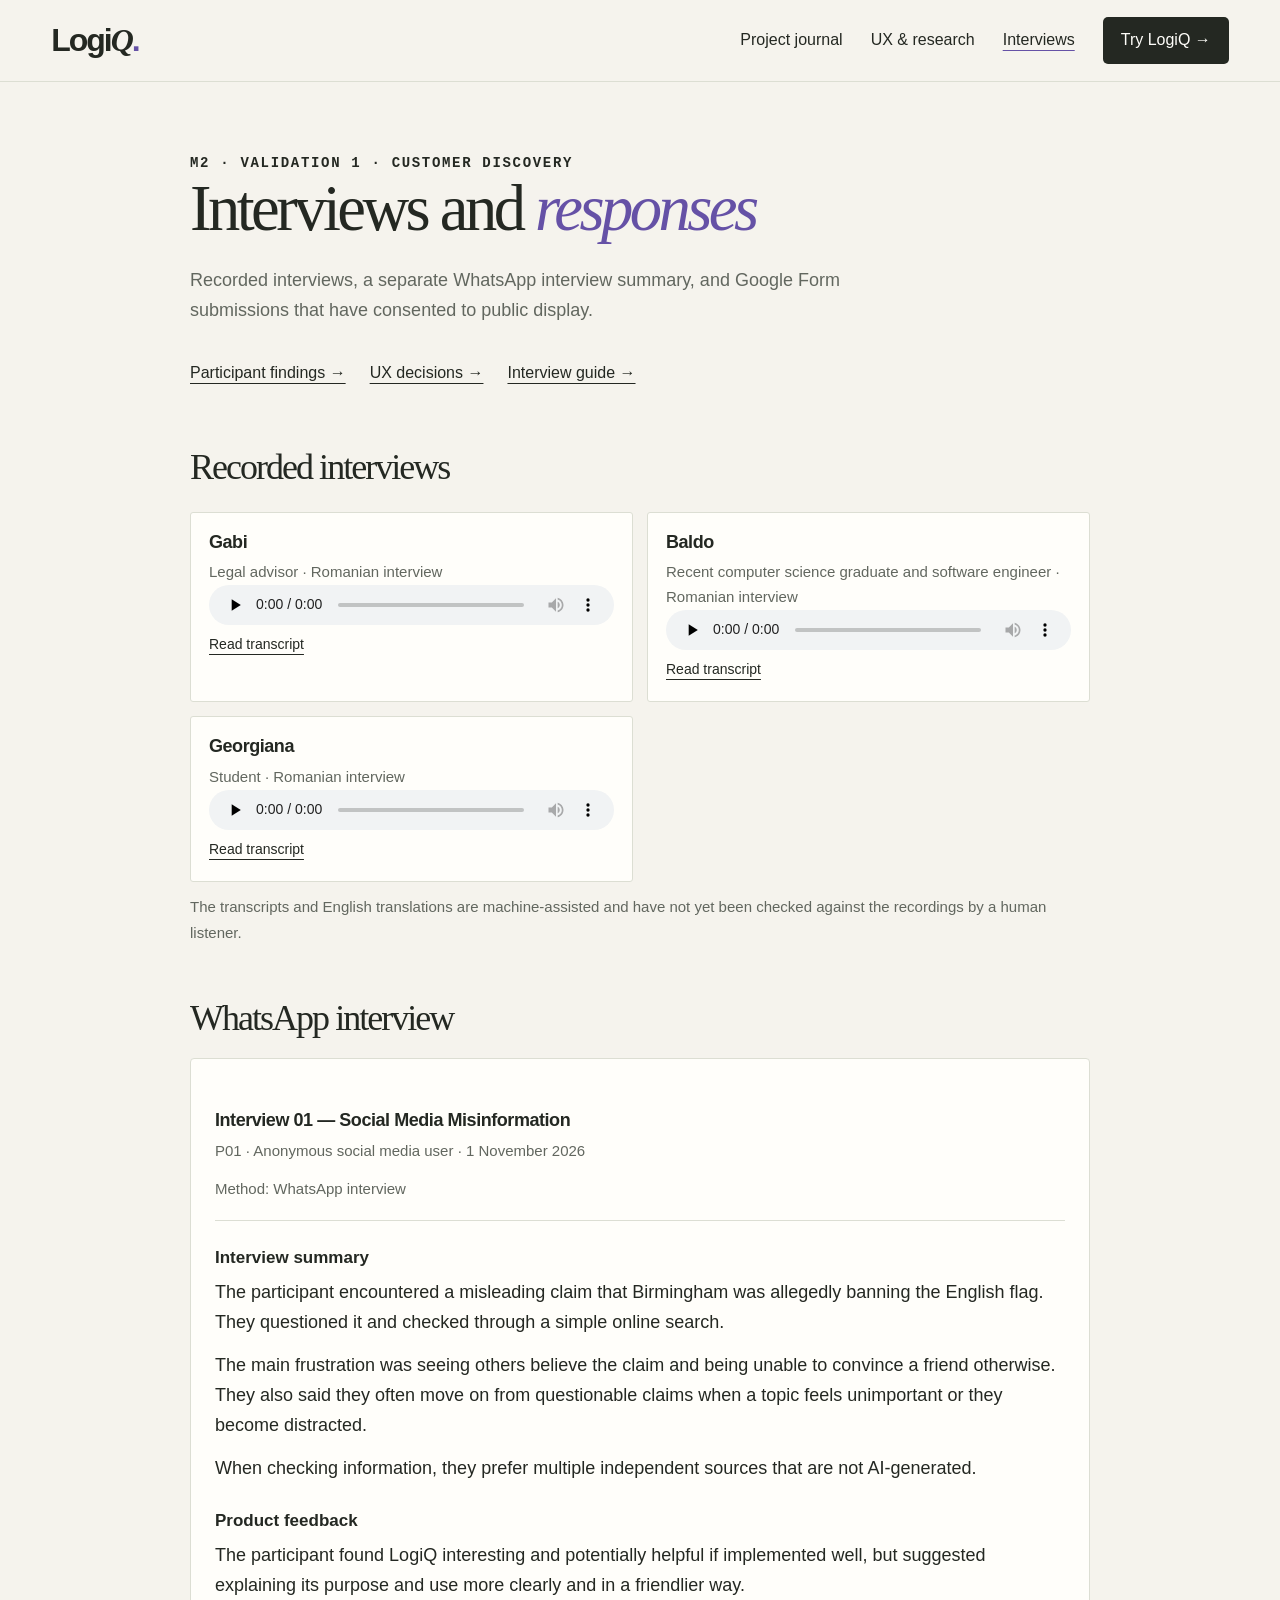
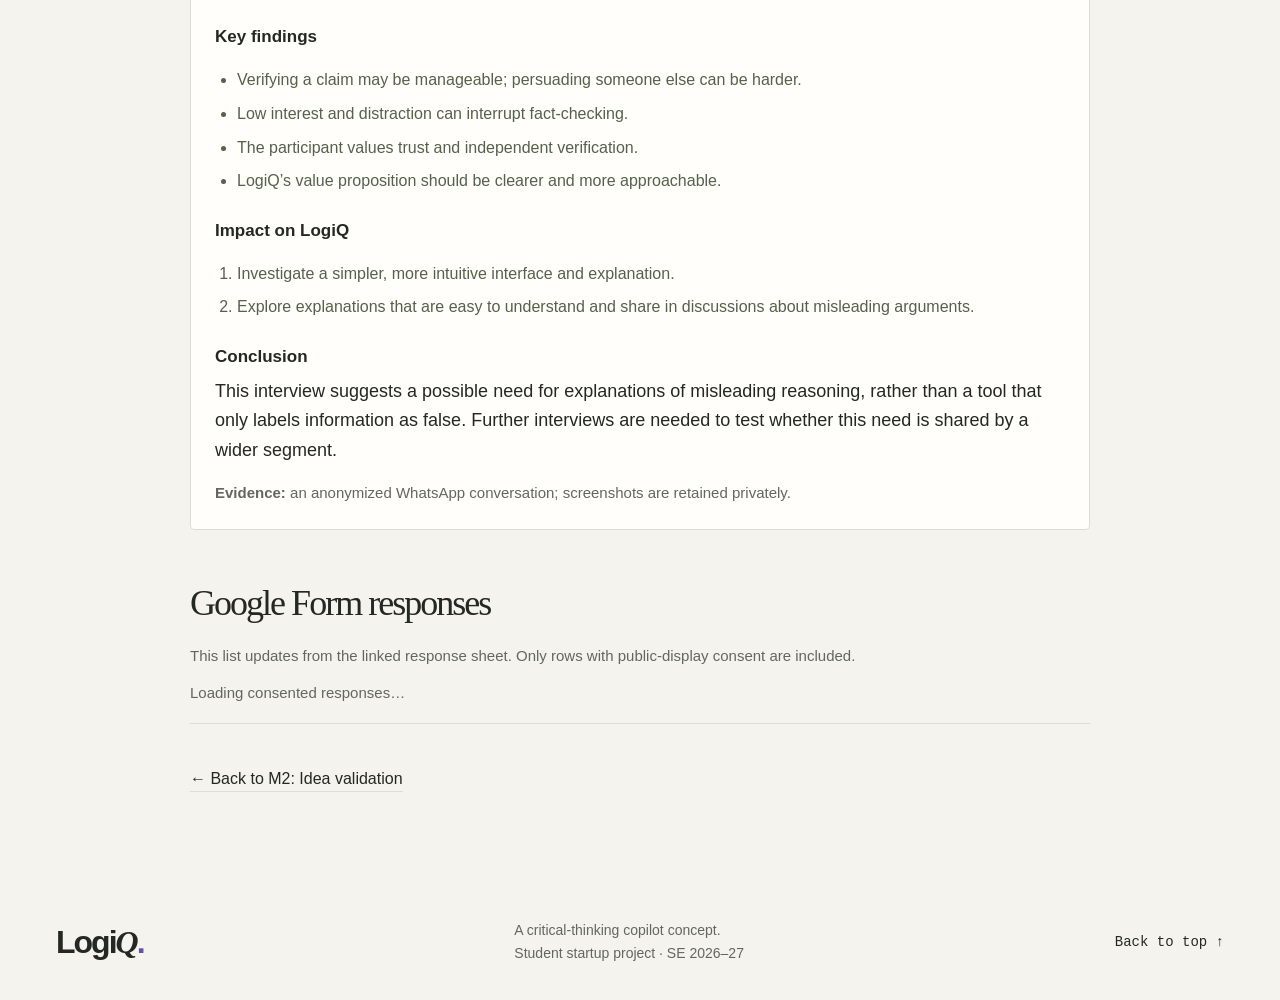
==== interviews.html @ a6f497f6 "Simplify the project journal and improve desktop and mobile UX" ====
<!doctype html>
<html lang="en">
<head>
  <meta charset="utf-8">
  <meta name="viewport" content="width=device-width, initial-scale=1">
  <meta name="theme-color" content="#f5f3ed">
  <meta name="description" content="LogiQ customer-discovery interviews and consented survey responses.">
  <title>Interviews — LogiQ</title>
  <link rel="icon" href="./assets/favicon.svg" type="image/svg+xml">
  <link rel="stylesheet" href="./styles.css">
  <script src="./interviews.js" defer></script>
<link rel="stylesheet" href="./site-ui.css?v=responsive-1"><script src="./site.js?v=responsive-1" defer></script></head>
<body>
  <a class="skip-link" href="#main">Skip to content</a>
  <header class="site-header global-header"><a class="wordmark" href="./index.html" aria-label="LogiQ project home">Logi<span>Q</span><span class="brand-dot">.</span></a><button type="button" class="menu-toggle" aria-expanded="false" aria-controls="global-nav" hidden>Menu <span aria-hidden="true">+</span></button><nav id="global-nav" aria-label="Main navigation"><a href="./index.html#journey">Project journal</a><a href="./ux.html">UX & research</a><a href="./interviews.html">Interviews</a><a class="nav-cta" href="./news.html">Try LogiQ →</a></nav></header>
  <main id="main" class="container transcript-page interviews-page">
    <p class="eyebrow">M2 · VALIDATION 1 · CUSTOMER DISCOVERY</p>
    <h1>Interviews and <em>responses</em></h1>
    <p class="transcript-lede">Recorded interviews, a separate WhatsApp interview summary, and Google Form submissions that have consented to public display.</p>

    <nav class="research-links" aria-label="Research pages"><a href="./findings.html">Participant findings →</a><a href="./ux.html#research">UX decisions →</a><a href="./ux.html#test">Interview guide →</a></nav>

    <section aria-labelledby="recorded-title">
      <h2 id="recorded-title">Recorded interviews</h2>
      <div class="interview-recordings">
        <article>
          <h3>Gabi</h3>
          <p class="interview-role">Legal advisor · Romanian interview</p>
          <audio controls preload="none"><source src="./assets/interviews/gabi-interview.m4a" type="audio/mp4">Your browser does not support embedded audio. <a href="./assets/interviews/gabi-interview.m4a">Open the recording</a>.</audio>
          <a class="recording-link" href="./transcripts/gabi.html">Read transcript</a>
        </article>
        <article>
          <h3>Baldo</h3>
          <p class="interview-role">Recent computer science graduate and software engineer · Romanian interview</p>
          <audio controls preload="none"><source src="./assets/interviews/baldo-interview.m4a" type="audio/mp4">Your browser does not support embedded audio. <a href="./assets/interviews/baldo-interview.m4a">Open the recording</a>.</audio>
          <a class="recording-link" href="./transcripts/baldo.html">Read transcript</a>
        </article>
        <article>
          <h3>Georgiana</h3>
          <p class="interview-role">Student · Romanian interview</p>
          <audio controls preload="none"><source src="./assets/interviews/georgiana-interview.m4a" type="audio/mp4">Your browser does not support embedded audio. <a href="./assets/interviews/georgiana-interview.m4a">Open the recording</a>.</audio>
          <a class="recording-link" href="./transcripts/georgiana.html">Read transcript</a>
        </article>
      </div>
      <p class="small-note transcript-caveat">The transcripts and English translations are machine-assisted and have not yet been checked against the recordings by a human listener.</p>
    </section>

    <section aria-labelledby="whatsapp-title">
      <h2 id="whatsapp-title">WhatsApp interview</h2>
      <article class="interview-summary">
        <div class="interview-summary-heading">
          <h3>Interview 01 — Social Media Misinformation</h3>
          <p class="interview-meta">P01 · Anonymous social media user · 1 November 2026</p>
          <p class="interview-meta">Method: WhatsApp interview</p>
        </div>
        <h4>Interview summary</h4>
        <p>The participant encountered a misleading claim that Birmingham was allegedly banning the English flag. They questioned it and checked through a simple online search.</p>
        <p>The main frustration was seeing others believe the claim and being unable to convince a friend otherwise. They also said they often move on from questionable claims when a topic feels unimportant or they become distracted.</p>
        <p>When checking information, they prefer multiple independent sources that are not AI-generated.</p>
        <h4>Product feedback</h4>
        <p>The participant found LogiQ interesting and potentially helpful if implemented well, but suggested explaining its purpose and use more clearly and in a friendlier way.</p>
        <h4>Key findings</h4>
        <ul class="evidence-list">
          <li>Verifying a claim may be manageable; persuading someone else can be harder.</li>
          <li>Low interest and distraction can interrupt fact-checking.</li>
          <li>The participant values trust and independent verification.</li>
          <li>LogiQ’s value proposition should be clearer and more approachable.</li>
        </ul>
        <h4>Impact on LogiQ</h4>
        <ol class="evidence-list">
          <li>Investigate a simpler, more intuitive interface and explanation.</li>
          <li>Explore explanations that are easy to understand and share in discussions about misleading arguments.</li>
        </ol>
        <h4>Conclusion</h4>
        <p>This interview suggests a possible need for explanations of misleading reasoning, rather than a tool that only labels information as false. Further interviews are needed to test whether this need is shared by a wider segment.</p>
        <p class="small-note evidence-note"><strong>Evidence:</strong> an anonymized WhatsApp conversation; screenshots are retained privately.</p>
      </article>
    </section>

    <section id="form-responses" aria-labelledby="responses-title">
      <h2 id="responses-title">Google Form responses</h2>
      <p class="small-note">This list updates from the linked response sheet. Only rows with public-display consent are included.</p>
      <p id="response-status" class="response-status" role="status" aria-live="polite">Loading consented responses…</p>
      <noscript><p class="small-note">Enable JavaScript to load the form responses.</p></noscript>
      <div id="response-list" class="response-list" data-heading-level="3"></div>
    </section>

    <p class="transcript-back"><a class="text-link" href="./index.html#m2">← Back to M2: Idea validation</a></p>
  </main>
  <footer class="container site-footer"><a class="wordmark" href="./index.html">Logi<span>Q</span><span class="brand-dot">.</span></a><p>A critical-thinking copilot concept.<br>Student startup project · SE 2026–27</p><a href="#main">Back to top ↑</a></footer>
</body>
</html>
---- styles.css ----
@charset "UTF-8";
:root{--paper:#f5f3ed;--white:#fffefa;--ink:#242822;--muted:#62675f;--line:#dcded3;--green:#e4e9d6;--violet:#6551a6;--violet-light:#eee9f8;--serif:Georgia,'Times New Roman',serif;--sans:Arial,Helvetica,sans-serif;--mono:'Courier New',monospace}
*{box-sizing:border-box}html{scroll-behavior:smooth;scroll-padding-top:100px}body{margin:0;background:var(--paper);color:var(--ink);font:18px/1.65 var(--sans);-webkit-font-smoothing:antialiased}a{color:inherit;text-underline-offset:5px}button{font:inherit}a,button,summary{-webkit-tap-highlight-color:transparent}button,summary{cursor:pointer}button:focus-visible,a:focus-visible,summary:focus-visible,[tabindex]:focus-visible{outline:3px solid var(--violet);outline-offset:5px}::selection{background:#ded6ed}h1,h2,h3,p{margin:0}h1,h2{font-family:var(--serif);font-weight:400;letter-spacing:-.055em;line-height:1.08}h1{font-size:clamp(44px,5.05vw,76px)}h2{font-size:clamp(36px,4vw,53px)}h3{font-size:21px;line-height:1.3;letter-spacing:-.025em}em{color:var(--violet);font-weight:400}p+p{margin-top:18px}.container{max-width:1240px;width:calc(100% - 112px);margin-inline:auto}.section{padding-block:100px}.eyebrow{font:14px/1.6 var(--mono);letter-spacing:.12em;font-weight:700}.section-heading .eyebrow{margin-bottom:25px}.section-heading>p:not(.eyebrow){color:var(--muted);max-width:460px;margin-top:24px}.small-note{font-size:15px;line-height:1.7;color:var(--muted)}.live-dot{display:inline-block;width:7px;height:7px;border-radius:50%;background:var(--violet);margin-right:8px}.skip-link{position:fixed;top:8px;left:8px;padding:12px;background:var(--ink);color:white;z-index:100;transform:translateY(-150%)}.skip-link:focus{transform:translateY(0)}
.site-header{height:94px;max-width:1440px;margin:auto;padding-inline:56px;display:flex;align-items:center;justify-content:space-between;gap:26px;border-bottom:1px solid var(--line)}.wordmark{font-size:32px;font-weight:700;letter-spacing:-2px;text-decoration:none;white-space:nowrap;line-height:1.2}.wordmark>span:first-child{font-family:var(--serif);font-style:italic}.brand-dot{color:var(--violet)}.site-header nav{display:flex;gap:24px;font-size:16px}.site-header nav a,.header-link{text-decoration:none}.site-header a:hover,.text-link:hover,.site-footer a:hover{color:var(--violet)}.header-link{font:14px var(--mono);letter-spacing:.03em}.header-link span{margin-left:10px}.hero{min-height:650px;display:grid;grid-template-columns:1.35fr 1fr;align-items:center;gap:40px;padding-block:80px}.hero-copy{position:relative;z-index:1}.hero-copy>.eyebrow{margin-bottom:30px}.hero-description{max-width:455px;font-size:19px;color:var(--muted);margin-top:28px;line-height:1.8}.hero-actions{display:flex;align-items:center;gap:27px;margin-top:36px;flex-wrap:wrap}.button{display:inline-flex;align-items:center;justify-content:space-between;gap:26px;padding:15px 22px;font-size:16px;text-decoration:none;border:1px solid var(--ink);border-radius:4px;transition:background .2s,color .2s}.button-dark{background:var(--ink);color:var(--white)}.button-dark:hover{background:var(--violet);border-color:var(--violet)}.text-link{font-size:16px;text-decoration:none;border-bottom:1px solid var(--line);padding-bottom:4px}.hero-footnote{font:15px/1.8 var(--mono);color:var(--muted);margin-top:23px}.hero-art{height:410px;position:relative;display:flex;align-items:center;justify-content:center}.orbit{position:absolute;width:370px;height:370px;border:1px solid #d4d8c5;border-radius:50%;transform:rotate(-25deg) scaleX(.9)}.orbit-two{transform:rotate(35deg) scaleX(.7);width:450px;height:360px}.art-label{position:absolute;top:5px;right:10px;font:14px var(--mono);letter-spacing:.12em;color:var(--muted)}.thought-card{width:340px;padding:30px 28px;background:var(--white);border:1px solid #e2e3d8;box-shadow:0 18px 45px #3034240d;transform:rotate(-6deg);position:relative}.thought-kicker{font:14px var(--mono);letter-spacing:.12em;color:var(--muted)}.thought-card>p{font:30px/1.4 var(--serif);letter-spacing:-.02em;margin-top:20px}.thought-card>p span{text-decoration:underline;text-decoration-color:#9f8ac6;text-decoration-thickness:4px;text-underline-offset:4px}.thought-line{height:1px;background:var(--line);margin-top:28px;margin-bottom:12px}.thought-meta{font:14px var(--mono);color:var(--muted)}.insight-card{position:absolute;bottom:40px;right:-4px;background:var(--green);padding:19px 23px;display:flex;gap:15px;align-items:center;transform:rotate(3deg);box-shadow:0 7px 20px #3034240d;border:1px solid #d4dcc2}.insight-icon{font:30px var(--serif);color:#5d6c42}.insight-card strong{font-size:17px}.insight-card p{font-size:14px;color:var(--muted);margin-top:2px}.art-footnote{position:absolute;bottom:0;left:24px;font:14px var(--mono);letter-spacing:.1em;color:var(--muted)}.project-strip{border-block:1px solid var(--line);background:#eaece2}.strip-inner{display:flex;flex-wrap:wrap;padding-block:16px;justify-content:space-between;align-items:center;gap:20px;min-height:65px;font-size:15px}.strip-inner strong{font:14px var(--mono);margin-right:12px;color:var(--muted)}.strip-inner a{font-size:14px;text-decoration:none}
.idea-section,.demo-section,.audience-section,.metrics-section,.team-section{display:grid;grid-template-columns:1fr 1.12fr;gap:90px}.idea-body{padding-top:7px;color:var(--muted);font-size:18px}.idea-body .lead{font:25px/1.5 var(--serif);letter-spacing:-.02em;color:var(--ink);margin-bottom:24px}.margin-note{border-left:2px solid var(--violet);padding:5px 0 5px 20px;margin-top:30px;display:flex;gap:15px;font-size:16px}.margin-note>span{color:var(--violet);font-size:25px}.margin-note strong{color:var(--ink);font-size:15px}.solution-section{background:var(--green)}.inline-heading{display:flex;justify-content:space-between;align-items:flex-end;gap:65px}.inline-heading>p,.inline-heading>div+div{max-width:380px}.inline-heading>p{font-size:18px}.steps-grid{display:grid;grid-template-columns:repeat(3,1fr);gap:50px;margin-top:60px}.steps-grid article{border-top:1px solid #c6ceb8;padding-top:22px}.step-number{font:14px var(--mono);letter-spacing:.1em;color:#59664c}.steps-grid h3{margin-top:22px;margin-bottom:13px}.steps-grid p{font-size:17px;color:#525c49}.scope-note{border-top:1px solid #c6ceb8;padding-top:22px;margin-top:40px;font-size:15px;color:#525c49}.demo-section{align-items:center;gap:70px}.demo-choices{display:flex;gap:8px;flex-wrap:wrap;margin-top:28px}.example-button{padding:9px 13px;border:1px solid #c8ccbe;border-radius:30px;background:transparent;color:var(--muted);font-size:15px;transition:background .2s}.example-button:hover{border-color:var(--ink);color:var(--ink)}.example-button.active{color:var(--white);background:var(--ink);border-color:var(--ink)}.section-heading>.small-note{font-size:16px!important;margin-top:15px!important}.demo-window{background:var(--white);border:1px solid #d6d9cd;border-radius:9px;overflow:hidden;box-shadow:0 18px 40px #30342408}.window-toolbar{height:45px;background:#eeefe7;border-bottom:1px solid var(--line);padding-inline:18px;display:flex;align-items:center;justify-content:space-between;gap:10px;font:14px var(--mono);letter-spacing:.08em;color:var(--muted)}.window-dots{color:#b4bba8;font-size:14px}.demo-badge{font:14px var(--mono);padding:3px 8px;border:1px solid #cbd0be;border-radius:3px}.demo-content{padding:30px}.demo-content>.eyebrow{color:var(--muted);font-size:14px}blockquote{font:26px/1.5 var(--serif);letter-spacing:-.025em;margin:16px 0 26px}mark{background:#e7def2;color:var(--ink);box-decoration-break:clone;-webkit-box-decoration-break:clone}.analysis-panel{background:#f4f0f9;border:1px solid #e6def0;border-radius:5px;padding:20px}.analysis-title{display:flex;align-items:center;gap:10px;font-size:15px;font-weight:700;color:#59438f}.mini-mark{font:italic bold 18px var(--serif);border-radius:50%;width:26px;height:26px;display:grid;place-items:center;background:#e4daf2}.analysis-panel>p{font-size:16px;color:#60576f;margin-top:15px;line-height:1.8}.question-box{border-left:2px solid #b29acb;padding-left:13px;margin-top:20px}.question-box>span{font:14px var(--mono);letter-spacing:.08em;color:#756483}.question-box p{font-size:16px;margin-top:5px}.analysis-panel details{border-top:1px solid #dfd7e9;margin-top:20px;padding-top:12px}.analysis-panel summary{font-size:14px;display:flex;justify-content:space-between;color:#59438f;list-style:none}.analysis-panel details>p{font-size:15px;line-height:1.8;color:#60576f;margin-top:12px}.analysis-panel details[open] summary span{transform:rotate(45deg)}.principles{padding-bottom:90px;border-bottom:1px solid var(--line)}.principles-grid{display:grid;grid-template-columns:repeat(3,1fr);gap:50px;margin-top:25px}.principles-grid>div{position:relative;padding-left:35px}.principles-grid>div>span{position:absolute;left:0;top:-5px;font-size:27px;color:var(--violet)}.principles h3{font-size:18px}.principles p{font-size:16px;color:var(--muted);margin-top:10px}.audience-list article{display:flex;gap:22px;padding-block:25px;border-bottom:1px solid var(--line)}.audience-list article:first-child{padding-top:0}.audience-index{font:15px var(--mono);color:var(--muted);padding-top:4px}.tag{font:14px/1.6 var(--mono);letter-spacing:.07em;color:var(--muted)}.audience-list h3{margin-top:9px;font-size:22px}.audience-list p{margin-top:9px;font-size:17px;color:var(--muted)}.audience-need{display:block;margin-top:12px;font-size:15px;color:#595343}
.model-section{background:#eeeee6;border-block:1px solid var(--line)}.comparison-wrap{overflow-x:auto;margin-top:50px;border:1px solid #d6dace;border-radius:5px}table{width:100%;border-collapse:collapse;text-align:left;background:#f7f7f1;min-width:620px}caption{text-align:left;font:14px var(--mono);letter-spacing:.03em;padding:20px;border-bottom:1px solid var(--line);background:#e5e8dc}thead{font-size:14px;text-transform:uppercase;letter-spacing:.05em;color:var(--muted)}th,td{padding:20px;border-bottom:1px solid var(--line);vertical-align:top}.comparison-wrap tbody th{width:27%;font-size:16px;font-weight:600}.comparison-wrap tbody td{width:36.5%;font-size:16px;color:var(--muted);line-height:1.8}tbody tr:last-child>*{border-bottom:0}.logiq-row{background:#e5e9da}.table-tag{display:block;font:14px var(--mono);letter-spacing:.05em;color:var(--muted);margin-top:6px}.comparison-wrap+.small-note{margin-top:12px}.business-grid{display:grid;grid-template-columns:1fr 1fr;gap:75px;margin-top:65px}.business-grid h3{font:28px/1.3 var(--serif);letter-spacing:-.035em;margin-top:15px}.lined-list{padding:0;margin:25px 0 0;list-style:none}.lined-list li{padding:18px 0;border-top:1px solid #d4d8ca}.lined-list span{font-size:16px;font-weight:700}.lined-list p{font-size:16px;color:var(--muted);margin-top:6px}.advantage-note{display:grid;grid-template-columns:1fr 2fr;gap:50px;border-top:1px solid #cdd3c1;padding-top:25px;margin-top:40px}.advantage-note .eyebrow{color:#5d694e}.advantage-note p{font-size:18px;color:var(--muted)}.north-star{background:var(--violet-light);border-left:3px solid var(--violet);padding:28px}.north-star .eyebrow{color:var(--violet);font-size:14px}.north-star h3{font:30px/1.3 var(--serif);letter-spacing:-.03em;margin-top:12px}.north-star p{font-size:16px;color:#6a6176;margin-top:15px}.metric-list{margin:15px 0 0}.metric-list>div{display:grid;grid-template-columns:130px 1fr;gap:20px;border-bottom:1px solid var(--line);padding:18px 0;font-size:15px}.metric-list dt{font-weight:700}.metric-list dd{margin:0;color:var(--muted)}
.journey-section{background:#e7ebde;border-block:1px solid #d4dbc7}.status-legend{display:block;font:14px var(--mono);letter-spacing:.05em;margin-top:20px}.milestone-list{margin-top:50px;border-top:1px solid #c9d2bb}.milestone{border-bottom:1px solid #c9d2bb}.milestone>summary{list-style:none;display:grid;grid-template-columns:65px 1fr 135px 20px;align-items:center;gap:20px;min-height:83px;padding:16px 20px}.milestone>summary:hover{background:#dde4d1}summary::-webkit-details-marker{display:none}.milestone-number{font:15px var(--mono);color:#5d6c50}.milestone-title{font-size:18px;letter-spacing:-.015em}.status{font:14px var(--mono);letter-spacing:.02em;color:#5c6852;justify-self:start;padding:4px 9px;background:#dbe1d1;border-radius:30px;white-space:nowrap}.status-current{background:var(--violet);color:white}.status-defined{border:1px solid #bcc8ad;background:transparent}.expand-icon{font-size:22px;color:#5e6a50;line-height:1;text-align:center}.milestone[open]>.milestone-content{padding:5px 170px 30px 105px}.milestone-content p{font-size:17px;color:#55614b}.milestone-content .eyebrow{font:14px var(--mono);color:var(--violet);margin-bottom:15px}.milestone-content p+p{margin-top:15px}.milestone-content .small-note{font-size:14px}.milestone[open]>summary .expand-icon{transform:rotate(45deg)}.milestone.current{background:#f6f7ef;border:1px solid #c2cbb5;border-left:3px solid var(--violet);margin-top:-1px}.milestone-links{display:flex;flex-wrap:wrap;gap:8px 18px;margin-block:20px}.milestone-links a{font-size:14px;text-decoration:none;border-bottom:1px solid #c9d1bc}.milestone-content>.text-link{display:inline-block;margin-top:20px;font-size:14px}.team-section{grid-template-columns:1fr;gap:40px}.team-grid{display:grid;grid-template-columns:repeat(4,minmax(0,1fr));gap:25px}.portrait{aspect-ratio:1.2;background:#ddd8e8;display:flex;flex-direction:column;justify-content:center;align-items:center;position:relative;overflow:hidden;border-radius:3px}.portrait img{display:block;width:78%;height:auto;aspect-ratio:1;object-fit:cover;object-position:50% 55%;border-radius:50%;border:1px solid #bfb4cf;background:var(--paper)}.portrait-one{background:#e0e4d5}.portrait-one img{border-color:#bfc7ae}.team-card h3{font-size:19px;margin-top:20px}.team-email{display:block;font-size:15px;line-height:1.6;padding-top:14px;border-top:1px solid var(--line);color:var(--violet);margin-top:18px;overflow-wrap:anywhere}.team-email:hover{color:var(--ink)}.site-footer{display:flex;align-items:center;justify-content:space-between;padding-block:35px;gap:25px}.site-footer p{font-size:14px;color:var(--muted)}.site-footer>a:last-child{font:14px var(--mono);text-decoration:none}
@media(min-width:1440px){.hero{min-height:700px}.hero-art{margin-left:20px}}
@media(max-width:1100px){.container{width:calc(100% - 64px)}.site-header{padding-inline:32px}.hero{gap:10px;grid-template-columns:1.25fr 1fr}.hero-art{transform:scale(.88);transform-origin:center right}.hero-description{font-size:18px}.hero-actions{gap:18px}.hero-footnote{font-size:15px}.idea-section,.audience-section,.metrics-section{gap:45px}.demo-section{gap:35px}.team-section{grid-template-columns:1fr;gap:35px}.team-grid{grid-template-columns:repeat(2,minmax(0,1fr));max-width:none}.steps-grid,.principles-grid{gap:30px}.inline-heading{gap:40px}.milestone[open]>.milestone-content{padding-right:80px}}
@media(max-width:760px){html{scroll-padding-top:20px}.container{width:calc(100% - 40px)}.site-header{padding-inline:20px;height:auto;min-height:80px;flex-wrap:wrap;gap:12px;padding-block:17px}.wordmark{font-size:29px}.site-header nav{order:3;width:100%;justify-content:space-between;gap:10px;font-size:15px;border-top:1px solid var(--line);padding-top:13px}.header-link{font-size:14px}.hero{grid-template-columns:1fr;padding-top:55px;padding-bottom:30px;gap:15px}.hero h1{font-size:clamp(40px,8vw,61px)}.hero-copy>.eyebrow{font-size:14px;margin-bottom:25px}.hero-description{font-size:18px;max-width:490px}.hero-art{height:370px;width:min(100%,410px);margin:auto;transform:scale(.9);transform-origin:center}.orbit{width:330px;height:330px}.orbit-two{width:370px;height:320px}.thought-card{width:300px;padding:25px}.thought-card>p{font-size:28px}.insight-card{right:-3px;bottom:30px;padding:16px 18px}.art-label{top:10px;font-size:14px}.art-footnote{bottom:-3px;left:15px;font-size:14px}.project-strip{padding-block:18px}.strip-inner{min-height:0;flex-wrap:wrap;gap:10px 18px;font-size:14px}.strip-inner>span{width:100%}.strip-inner>a{margin-top:3px}.section{padding-block:65px}.idea-section,.demo-section,.audience-section,.metrics-section,.team-section{grid-template-columns:1fr;gap:32px}.section-heading .eyebrow{margin-bottom:20px}.section-heading>p:not(.eyebrow){margin-top:20px;font-size:17px}.idea-body .lead{font-size:23px}.idea-body{font-size:17px}.inline-heading{display:block}.inline-heading>p{margin-top:23px}.inline-heading>div+div{margin-top:22px}.steps-grid{grid-template-columns:1fr;gap:30px;margin-top:35px}.steps-grid article{display:block}.steps-grid h3{margin-top:12px}.steps-grid p{max-width:520px}.scope-note{margin-top:30px}.demo-content{padding:22px}.demo-window{max-width:540px;width:100%}.principles{padding-bottom:55px}.principles-grid{grid-template-columns:1fr;gap:28px}.principles-grid p{max-width:440px}.audience-list article{gap:18px}.comparison-wrap{margin-top:35px}.business-grid{grid-template-columns:1fr;gap:35px;margin-top:40px}.advantage-note{grid-template-columns:1fr;gap:12px}.north-star{padding:24px}.metric-list>div{grid-template-columns:105px 1fr;gap:14px}.milestone-list{margin-top:32px}.milestone>summary{grid-template-columns:35px 1fr 20px;gap:10px;padding:17px 10px;min-height:78px}.milestone-title{font-size:17px}.milestone>summary .status{grid-column:2;grid-row:2;margin-top:-7px}.milestone>summary .expand-icon{grid-column:3;grid-row:1 / 3}.milestone-number{font-size:14px;align-self:start;padding-top:2px}.milestone[open]>.milestone-content{padding:8px 20px 26px 55px}.milestone-content p{font-size:16px}.milestone-content .eyebrow{font-size:14px;line-height:1.8}.team-grid{gap:18px}.team-card h3{font-size:19px}.site-footer{flex-wrap:wrap;gap:20px;padding-block:30px}.site-footer p{font-size:14px}.site-footer>a:last-child{width:100%}}
@media(max-width:480px){.team-grid{grid-template-columns:1fr;gap:35px}.team-card{max-width:100%;min-width:0}.portrait{aspect-ratio:1.35}.hero-art{width:100%;transform:scale(.85)}.window-toolbar{font-size:14px;padding-inline:12px}.window-dots{display:none}.hero-actions{gap:18px}.site-header nav{flex-wrap:wrap;gap:12px 18px}.team-email{font-size:16px}}
@media(prefers-reduced-motion:reduce){html{scroll-behavior:auto}*,*::before,*::after{transition:none!important;animation:none!important}}
@media print{body{background:white;font-size:11pt}.container{width:100%}.site-header nav,.header-link,.hero-actions,.hero-art,.example-button,.site-footer>a:last-child{display:none}.site-header{padding:0;height:60px}.hero{display:block;min-height:0;padding-block:30px}h1{font-size:38pt}h2{font-size:28pt}.section{padding-block:30px}.idea-section,.demo-section,.audience-section,.metrics-section,.team-section{gap:30px}.project-strip{background:white}.comparison-wrap{overflow:visible}table{min-width:0}details>summary{break-inside:avoid}.milestone[open]>.milestone-content{padding-right:25px}.hero-description{max-width:none}.portrait{max-height:130px}a{overflow-wrap:anywhere}.business-grid{gap:30px}}
.m2-content h3{margin:28px 0 10px;font-size:19px;letter-spacing:0}.interview-recordings{display:grid;grid-template-columns:repeat(2,minmax(0,1fr));gap:14px;margin:25px 0 12px}.interview-recordings article{min-width:0;padding:18px;background:var(--white);border:1px solid var(--line);border-radius:3px}.interview-recordings h4{margin:0 0 12px;font-size:17px}.interview-recordings h4 span{display:block;color:var(--muted);font:13px var(--mono);margin-top:4px}.interview-recordings audio{display:block;width:100%;max-width:100%;height:40px}.recording-link{display:inline-block;margin-top:8px;font-size:14px}.recording-notice{margin-top:12px;padding-left:14px;border-left:2px solid var(--violet)}.interview-questions{padding-left:24px;color:#55614b}.interview-questions li{padding-left:5px;margin:0 0 10px;font-size:16px;line-height:1.6}.interview-questions li::marker{font:14px var(--mono);color:var(--violet)}
@media(max-width:760px){.interview-recordings{grid-template-columns:1fr}}
.transcript-page{max-width:900px;padding-block:70px 90px}.transcript-page h1{margin-bottom:22px}.transcript-page h2{font-size:clamp(28px,3vw,36px);margin:55px 0 18px}.transcript-page h3{margin:26px 0 8px;font-size:18px}.transcript-lede{color:var(--muted);max-width:680px}.transcript-audio{display:block;width:100%;margin-top:30px}.transcript-method{margin-top:10px}.transcript-method p,.transcript-method li{font-size:16px;color:#55614b}.transcript-method ul{padding-left:22px;margin:14px 0 0}.transcript-method li{margin-bottom:6px}.unclear{font:14px var(--mono);color:var(--violet);white-space:nowrap}.uncertain{font:12px var(--mono);color:var(--violet);vertical-align:super}.transcript{list-style:none;margin:0;padding:0;border-top:1px solid var(--line)}.turn{display:grid;grid-template-columns:72px minmax(0,1fr);gap:18px;padding:18px 0;border-bottom:1px solid var(--line)}.turn p{font-size:16px;line-height:1.65}.turn p+p{margin-top:8px}.turn-participant{background:var(--white);padding-inline:14px;margin-inline:-14px}.timestamp{align-self:start;padding:3px 6px;font:14px var(--mono);color:var(--violet);background:none;border:1px solid var(--line);border-radius:3px}.timestamp:hover{border-color:var(--violet)}.speaker{font:700 13px var(--mono);letter-spacing:.06em;text-transform:uppercase;color:var(--muted)}.turn .translation{color:var(--muted);font-style:italic}.transcript-back{margin-top:40px}.transcript-links{margin-top:10px;font-size:14px}.question-flags li,.evidence-list li{font-size:16px;line-height:1.6;color:#55614b;margin-bottom:8px}.question-flags,.evidence-list{padding-left:22px}.evidence-table{width:100%;border-collapse:collapse;margin:14px 0;font-size:15px}.evidence-table th,.evidence-table td{text-align:left;vertical-align:top;padding:10px 12px;border-bottom:1px solid var(--line)}.evidence-table th{font:13px var(--mono);letter-spacing:.04em;color:var(--muted)}.evidence-wrap{overflow-x:auto}
@media(max-width:560px){.turn{grid-template-columns:1fr;gap:6px}.timestamp{justify-self:start}.transcript-page{padding-block:45px 60px}}
@media print{.transcript-audio,.timestamp{display:none}.turn{grid-template-columns:1fr}}
.interviews-page{padding-block:70px 90px}.interviews-page>section{margin-top:54px}.interviews-page h2{font-size:clamp(28px,3vw,36px);margin:0 0 20px}.interview-role,.interview-meta,.response-metadata{color:var(--muted);font-size:15px}.interview-recordings article h3{margin:0 0 6px}.interview-summary{max-width:900px;padding:24px;background:var(--white);border:1px solid var(--line);border-radius:4px}.interview-summary h4{margin:26px 0 8px;font-size:17px;line-height:1.35}.interview-summary p+p{margin-top:14px}.interview-summary-heading{padding-bottom:18px;margin-bottom:8px;border-bottom:1px solid var(--line)}.interview-summary-heading h3{margin-bottom:6px}.evidence-note{margin-top:20px}.response-status{margin-top:12px;color:var(--muted);font-size:15px}.response-status .text-link{margin-top:0}
@media(max-width:760px){.interviews-page{padding-block:45px 60px}.interview-summary{padding:18px}}
.response-list{margin-top:18px;border-top:1px solid var(--line)}.response-item{border-bottom:1px solid var(--line)}.response-item>summary{list-style:none;display:grid;grid-template-columns:minmax(0,1fr) auto 20px;align-items:center;gap:6px 20px;padding:16px 14px}.response-item>summary:hover{background:var(--white)}.response-name{font-size:18px;letter-spacing:-.015em}.response-item .response-metadata{text-align:right}.response-item[open]>summary{background:var(--white)}.response-item[open]>summary .expand-icon{transform:rotate(45deg)}.response-body{padding:4px 14px 22px;background:var(--white)}.response-answer{padding:14px 0;border-top:1px solid var(--line)}.response-answer h3,.response-answer h4{margin:0 0 6px;font:700 15px/1.45 var(--sans);letter-spacing:0;color:var(--ink)}.response-answer p,.milestone-content .response-answer p{font-size:16px;line-height:1.6;white-space:pre-wrap;color:#55614b}.response-links{display:flex;flex-wrap:wrap;align-items:baseline;gap:8px 18px;padding-top:14px;border-top:1px solid var(--line);font-size:14px}.response-links a{text-decoration:none;border-bottom:1px solid var(--line)}.response-links a:hover{color:var(--violet)}.response-timestamp{color:var(--muted);font:13px var(--mono)}
@media(max-width:560px){.response-item>summary{grid-template-columns:minmax(0,1fr) 20px}.response-item .response-metadata{grid-row:2;text-align:left}.response-item .expand-icon{grid-column:2;grid-row:1}}
.m2-actions{display:flex;flex-wrap:wrap;gap:12px 14px;margin:24px 0 8px}.m2-actions .button{gap:16px;padding:12px 18px;font-size:15px}.button-outline{color:var(--ink);background:transparent}.button-outline:hover{color:var(--violet);border-color:var(--violet)}
@media(max-width:480px){.m2-actions .button{width:100%}}
.survey-findings{margin-top:14px;border-top:1px solid var(--line)}.survey-finding{padding:18px 0;border-bottom:1px solid var(--line)}.survey-finding h3{display:flex;flex-wrap:wrap;align-items:center;gap:6px 12px;margin:0 0 4px;font-size:19px}.survey-finding .evidence-list{margin:10px 0 0}.survey-finding .small-note{margin-top:8px}.survey-finding .text-link{margin-top:10px}.review-badge{padding:2px 8px;font:12px var(--mono);letter-spacing:.04em;color:var(--violet);background:var(--violet-light);border-radius:3px}.review-badge-done{color:#4f5f3f;background:var(--green)}
---- site-ui.css ----
/* Shared navigation and responsive document layouts. */
.global-header { position:relative; height:82px; min-height:82px; padding:16px 4%; max-width:1440px; gap:24px; z-index:10; }
.global-header nav { display:flex; align-items:center; gap:28px; margin-left:auto; font-size:16px; }
.global-header nav a { padding-block:9px; }
.global-header nav a[aria-current] { text-decoration:underline; text-decoration-color:var(--violet); }
.global-header .nav-cta { background:var(--ink); color:var(--white); border-radius:5px; padding:10px 18px; text-decoration:none; }
.menu-toggle { display:none; background:transparent; border:1px solid var(--line); border-radius:5px; padding:9px 14px; min-height:44px; font-size:16px; }
.menu-toggle span { margin-left:12px; }
.status-legend { line-height:1.8; max-width:330px; display:block; }
.milestone[open]>.milestone-content { padding:0 9% 28px 105px; }
.milestone-deliverables { max-width:760px; }
.milestone-content .milestone-links a,.milestone-content>.text-link { font-size:16px; }
.requirements-link { margin-top:20px; }
/* Do not apply three-column competitor-table widths to research records. */
table:not(.comparison-wrap table) :is(th,td) { width:auto; }
.ux-table { min-width:0; table-layout:fixed; }
.ux-table :is(th,td) { padding:20px; overflow-wrap:anywhere; }
.ux-table caption { padding:14px 20px; text-align:left; }
.observation-table { table-layout:fixed; }
.observation-table :is(th,td) { width:25%; }
.ux-table :is(th,td),.ux-table :is(th,caption) { font-size:16px; }
.flow-diagram { max-width:850px; margin:30px auto; padding:32px; border:1px solid var(--line); border-radius:12px; background:#eeece5; }
.flow-step { padding:23px 28px; border:1px solid var(--line); border-left:3px solid var(--violet); border-radius:7px; background:var(--white); scroll-margin-top:25px; }
.flow-step .eyebrow { color:var(--violet); }
.flow-step h3 { font:27px/1.3 var(--serif); margin:9px 0; }
.flow-step p { color:var(--muted); margin:0; }
.flow-connector { display:flex; justify-content:center; align-items:center; gap:12px; min-height:46px; color:var(--violet); font-size:23px; }
.flow-connector span:first-child:not(:last-child) { font:15px var(--sans); }
.flow-dismiss { display:inline-block; border:1px solid #d6cce5; border-radius:30px; color:var(--violet); padding:8px 15px; margin-top:17px; text-decoration:none; font-size:15px; }
.wireframe-viewer { background:var(--white); border:1px solid var(--line); border-radius:10px; padding:26px; margin-top:25px; }
.wireframe-controls { display:flex; flex-wrap:wrap; gap:20px 32px; align-items:end; }
.wireframe-controls label { display:block; font-size:15px; margin-bottom:7px; }
.wireframe-controls select { font:16px var(--sans); padding:11px; border:1px solid #bdc4b2; border-radius:5px; max-width:100%; background:var(--white); color:var(--ink); }
.wireframe-caption { font-size:16px !important; margin:25px 0 15px; color:var(--violet); }
.wireframe-canvas { background:var(--paper); border:1px solid var(--line); overflow-x:auto; border-radius:6px; }
.wireframe-canvas img { display:block; width:min(100%,390px); height:auto; margin:auto; }
.wireframe-canvas.desktop-canvas img { width:100%; max-width:1140px; }
.research-card p+p { margin-top:14px; }
.persona-summary h3 { font-size:31px; }
.persona-goal { font-size:23px !important; }
.demo-settings { margin-bottom:18px; border:1px solid var(--line); border-radius:7px; background:var(--white); }
.demo-settings>summary { padding:12px 16px; font-size:16px; }
.demo-settings>summary span { margin-left:20px; color:var(--muted); font-size:14px; }
.demo-settings .experience-controls { padding:5px 16px 16px; margin:0; }
.review-indicator { display:flex; align-items:center; justify-content:center; gap:6px; width:auto; min-width:86px; border-radius:20px; padding:7px 10px; font:600 14px/1 var(--sans); }
.review-indicator span:first-child { font:italic 23px/1 var(--serif); }
.scene-context .address-bar { background:transparent; padding:0; font-size:14px; }
.source-original { min-height:44px; padding-block:8px; }
.logiq-alert.is-offscreen { display:none; }
.wireframe-viewer button,.wireframe-viewer a { min-height:44px; }
@media(max-width:760px) {
 html { scroll-padding-top:20px; }
 .global-header { height:auto; min-height:72px; padding:13px 5%; flex-wrap:wrap; gap:10px; }
 .global-header .wordmark { font-size:30px; }
 .has-site-js .menu-toggle:not([hidden]) { display:block; margin-left:auto; }
 .global-header nav { width:100%; margin:0; flex-wrap:wrap; gap:8px 18px; }
 .has-site-js .global-header nav { display:none; }
 .has-site-js .global-header nav.is-open { display:flex; position:absolute; top:100%; left:0; padding:18px 5%; background:var(--white); border-bottom:1px solid var(--line); box-shadow:0 10px 20px #24282214; }
 .global-header nav a { min-height:44px; }
 .hero { min-height:0; padding-block:38px; display:block; }
 .hero-copy>.eyebrow { margin-bottom:20px; font-size:13px; }
 .hero h1 { font-size:clamp(37px,9vw,48px); }
 .hero-description { font-size:18px; line-height:1.65; margin-top:22px; }
 .hero-actions { margin-top:24px; gap:18px; }
 .hero-footnote { margin-top:18px; font-size:14px; }
 .hero-art { display:none; }
 .landing-preview { margin-top:32px; }
 .section { padding-block:55px; }
 .milestone[open]>.milestone-content { padding:0 16px 24px; }
 .status-legend { font-size:13px; }
 .ux-page { padding-top:30px; }
 .ux-page h1 { font-size:37px; }
 .ux-nav { gap:5px 18px; margin-block:25px; padding-block:12px; }
 .ux-nav a { padding-block:8px; }
 .ux-table-wrap { overflow:visible; border:0; }
 .responsive-table { min-width:0; table-layout:auto; background:transparent; }
 .responsive-table thead { position:absolute; width:1px; height:1px; overflow:hidden; clip-path:inset(50%); }
 .responsive-table tbody { display:block; }
 .responsive-table tr { display:block; border:1px solid var(--line); border-radius:7px; margin-bottom:15px; padding:8px 18px; background:var(--white); }
 .responsive-table :is(th,td),.observation-table :is(th,td) { display:block; width:100% !important; padding:13px 0; border:0; font-size:16px; overflow-wrap:anywhere; }
 .responsive-table :is(th,td)+:is(th,td) { border-top:1px solid var(--line); }
 .responsive-table :is(th,td)::before { content:attr(data-label); display:block; color:var(--violet); font:600 13px/1.5 var(--sans); letter-spacing:.04em; margin-bottom:7px; text-transform:uppercase; }
 .comparison-wrap { overflow:visible; }
 .flow-diagram { padding:16px; }
 .flow-step { padding:19px; }
 .flow-step h3 { font-size:24px; }
 .flow-step p { font-size:16px; }
 .flow-dismiss { padding:10px 12px; }
 .wireframe-viewer { padding:16px; }
 .wireframe-controls { display:block; }
 .wireframe-controls>div+div { margin-top:18px; }
 .wireframe-controls select { width:100%; }
 .wireframe-controls .segmented button { flex:1; padding-inline:9px; }
 .wireframe-canvas.desktop-canvas img { width:1000px; max-width:none; }
 .scenario-links { font-size:16px; }
 .research-card { padding:23px; }
 .test-tasks>li { padding:18px 5px 18px 43px; }
 .test-tasks>li::before { left:5px; top:20px; }
}
@media(max-width:720px) {
 .workspace { padding-top:24px; width:92%; }
 .workspace-heading h1 { font-size:34px; }
 .workspace-heading { margin-bottom:18px; }
 .workspace-intro { margin-top:12px; font-size:16px; }
 .demo-settings>summary span { display:block; margin:3px 0 0 17px; font-size:13px; }
 .demo-settings .setting-group { min-width:100%; }
 .demo-settings .sample-field { max-width:none; }
 /* Real phones use the page, rather than a second phone-shaped scroll area. */
 .mobile-experience { width:100%; border:1px solid var(--line); border-radius:7px; box-shadow:none; overflow:visible; }
 .mobile-experience .device-status { display:none; }
 .mobile-experience .scene-layout,.mobile-experience .reading-surface { height:auto; min-height:0; overflow:visible; }
 .mobile-experience .scene-chrome { border-radius:7px 7px 0 0; }
 .mobile-experience .reading-article { padding:22px 19px 38px; }
 .mobile-experience .logiq-alert { position:fixed; bottom:max(14px,env(safe-area-inset-bottom)); right:4%; width:min(310px,92%); z-index:30; }
 .mobile-experience .review-panel { position:fixed; inset:0; z-index:50; border:0; height:100dvh; overflow-y:auto; overscroll-behavior:contain; background:var(--white); }
 body.review-open { overflow:hidden; }
 .mobile-experience .panel-body { padding-bottom:max(30px,env(safe-area-inset-bottom)); }
 .mobile-experience .address-bar { font-size:12px; }
 .review-indicator { min-height:40px; }
}
@media print {
 .global-header,.print-button { display:none !important; }
 .print-guide-only main>* { display:none !important; }
 .print-guide-only main>#test { display:block !important; margin:0; }
 .print-guide-only .site-footer { display:none; }
 .responsive-table thead { position:static; width:auto; height:auto; clip-path:none; }
 .responsive-table :is(tbody,tr,th,td) { display:revert; }
 .responsive-table :is(th,td)::before { display:none; }
 .wireframe-canvas { overflow:visible; }
}
@media(min-width:721px) {
 .desktop-experience .scene-layout { height:clamp(320px,calc(100dvh - 530px),620px); }
}
@media(max-width:720px) {
 .mobile-experience .scene-context .address-bar { white-space:nowrap; overflow:hidden; text-overflow:ellipsis; }
 .mobile-experience .scene-context { overflow:hidden; }
}
@media(max-width:720px) {
 body.review-open .experience-frame { position:relative; z-index:50; }
}
.external-icon { width:14px; height:14px; display:inline-block; vertical-align:baseline; margin-left:4px; flex-shrink:0; }
.source-original::after { content:''; display:inline-block; width:14px; height:14px; margin-left:6px; background:currentColor; mask:url("data:image/svg+xml,%3Csvg xmlns='http://www.w3.org/2000/svg' viewBox='0 0 16 16'%3E%3Cpath d='M4 12L12 4M4 4h8v8' fill='none' stroke='black' stroke-width='1.5'/%3E%3C/svg%3E") center/contain no-repeat; }
html { scroll-behavior:auto; }
@media(min-width:761px) {
 .flow-diagram { display:grid; grid-template-columns:1fr 1fr; gap:20px; max-width:none; padding:25px; }
 .flow-diagram .flow-connector { display:none; }
 .flow-step { padding:22px; }
 .flow-step h3 { font-size:25px; }
}
@media(max-width:760px) {
 .wireframe-viewer { padding:0; border:0; background:transparent; }
 .wireframe-canvas { width:calc(100% + 40px); margin-inline:-20px; border-radius:0; }
 .wireframe-controls .segmented button { white-space:nowrap; }
}

.research-links { display:flex; flex-wrap:wrap; gap:12px 24px; margin-block:26px; font-size:16px; }
.research-links a { padding-block:8px; }
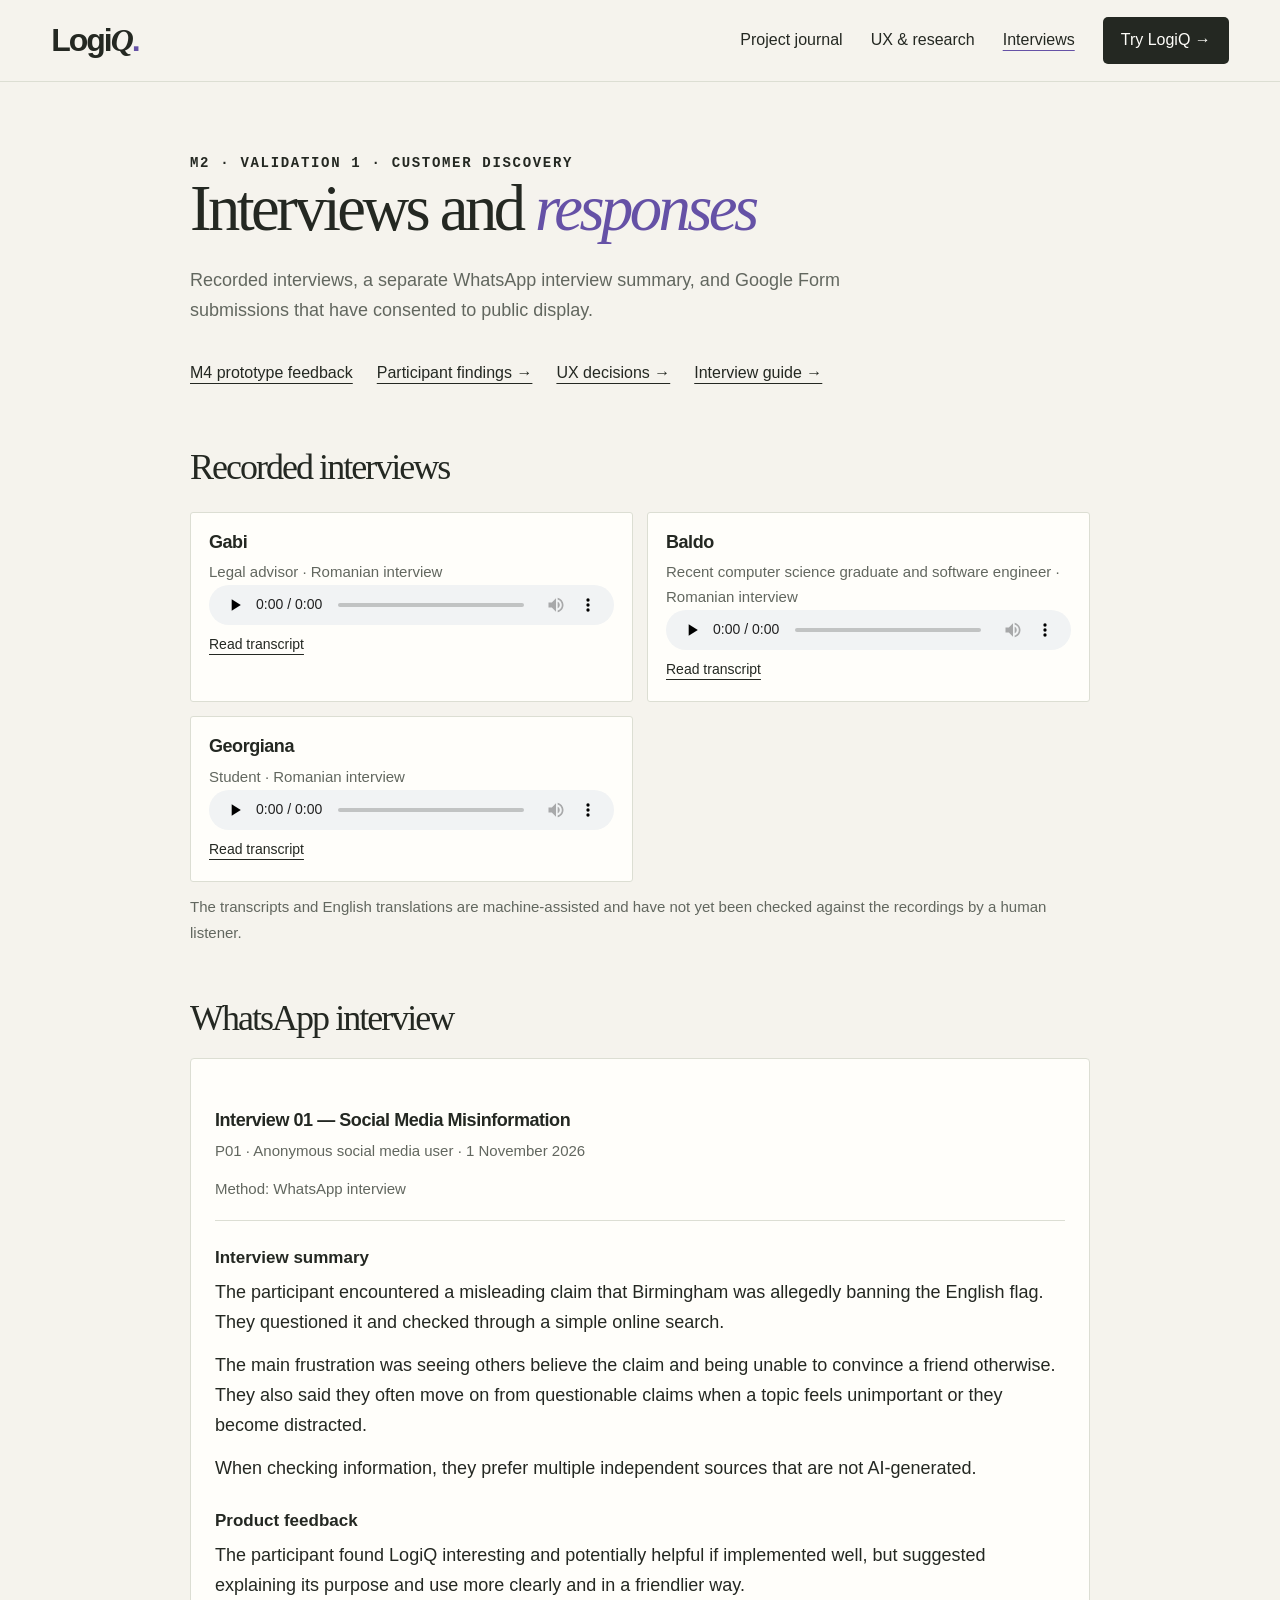
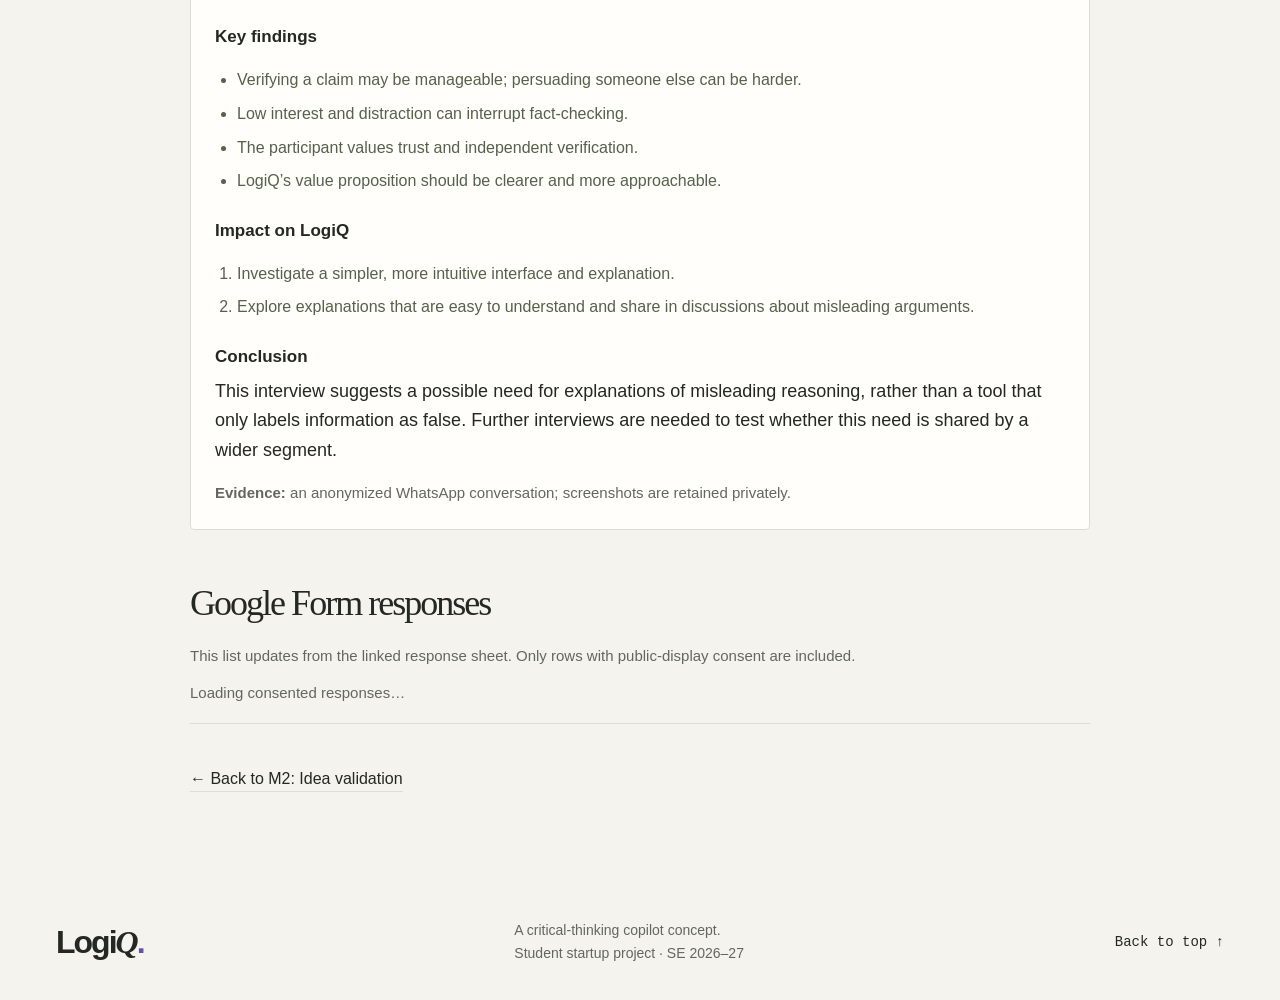
==== commit 4e6e9a06: "Document seven M4 participant interviews and UX findings" ====
--- a/interviews.html
+++ b/interviews.html
@@ -18,7 +18,7 @@
     <h1>Interviews and <em>responses</em></h1>
     <p class="transcript-lede">Recorded interviews, a separate WhatsApp interview summary, and Google Form submissions that have consented to public display.</p>
 
-    <nav class="research-links" aria-label="Research pages"><a href="./findings.html">Participant findings →</a><a href="./ux.html#research">UX decisions →</a><a href="./ux.html#test">Interview guide →</a></nav>
+    <nav class="research-links" aria-label="Research pages"><a href="./m4-feedback.html">M4 prototype feedback</a><a href="./findings.html">Participant findings →</a><a href="./ux.html#research">UX decisions →</a><a href="./ux.html#test">Interview guide →</a></nav>
 
     <section aria-labelledby="recorded-title">
       <h2 id="recorded-title">Recorded interviews</h2>
